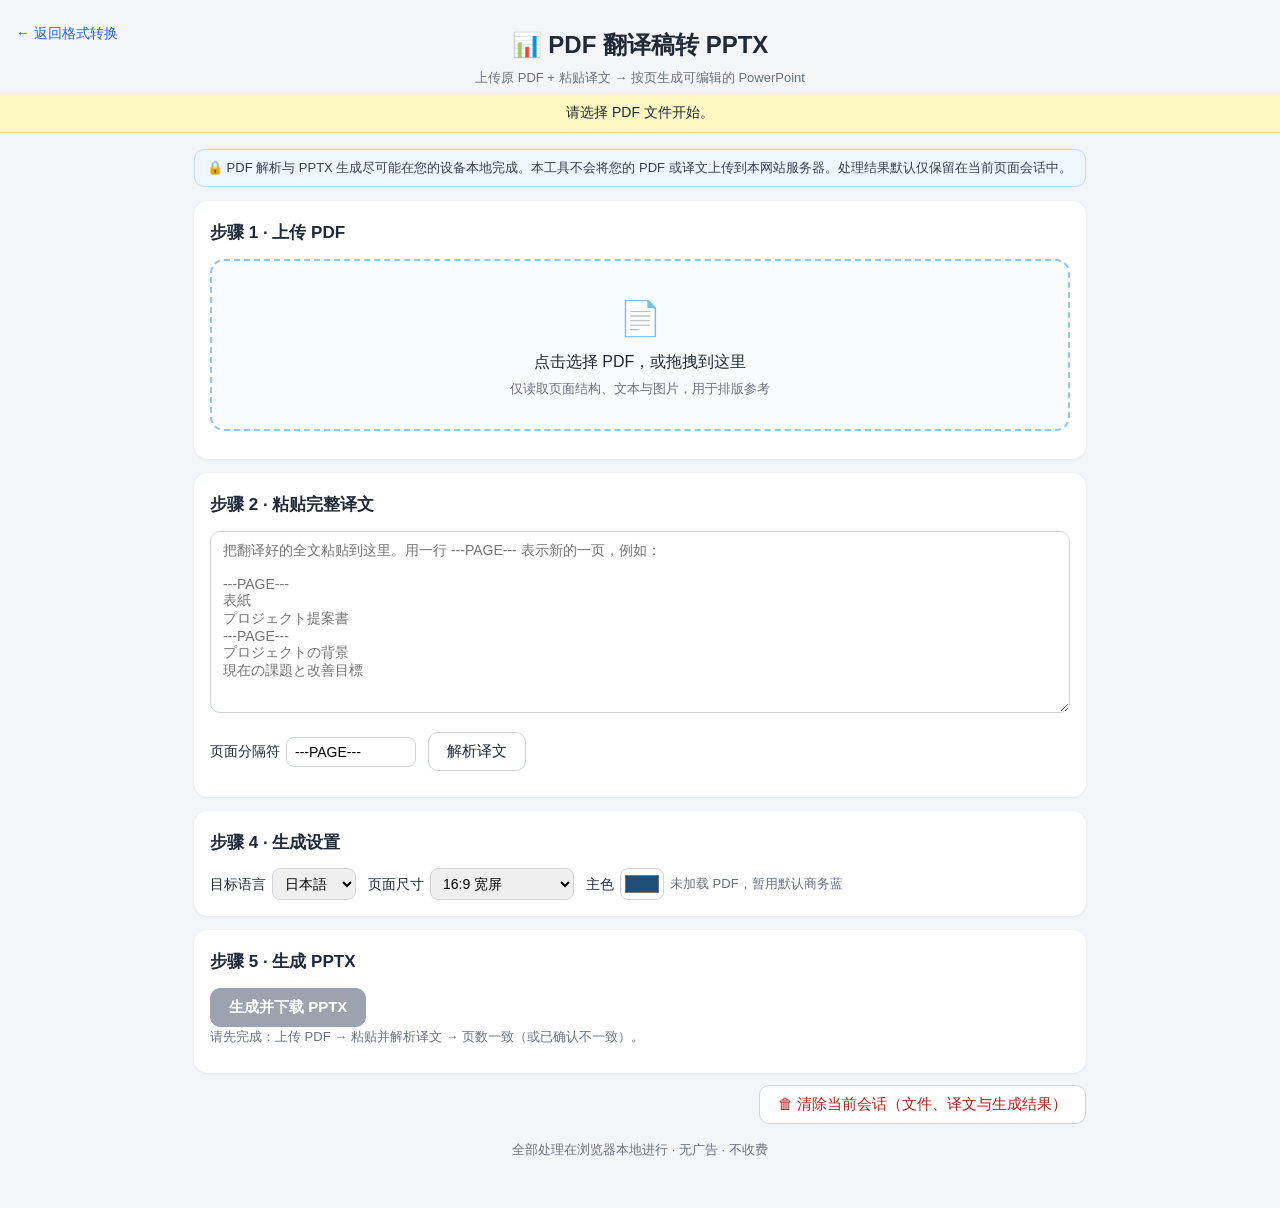
==== pdf2pptx/index.html @ a4a693c3 "pdf2pptx phase2 MVP 临时站实测用" ====
<!DOCTYPE html>
<html lang="zh-CN">
<head>
<meta charset="UTF-8">
<meta name="viewport" content="width=device-width, initial-scale=1.0">
<title>PDF 翻译稿转 PPTX · shift.haice.top</title>
<meta name="description" content="在浏览器本地把已翻译好的文稿按原 PDF 风格排版成可编辑 PPTX：上传 PDF、粘贴译文、按页生成。不上传服务器，无广告，不收费。">
<link rel="stylesheet" href="styles.css?v=1">
</head>
<body>
<header class="top">
  <a class="back" href="/">← 返回格式转换</a>
  <h1>📊 PDF 翻译稿转 PPTX</h1>
  <p class="tagline">上传原 PDF + 粘贴译文 → 按页生成可编辑的 PowerPoint</p>
</header>
<div id="status" class="status">请选择 PDF 文件开始。</div>

<main class="container">
  <div class="tip privacy">
    🔒 PDF 解析与 PPTX 生成尽可能在您的设备本地完成。本工具不会将您的 PDF 或译文上传到本网站服务器。处理结果默认仅保留在当前页面会话中。
  </div>

  <section class="card">
    <h2>步骤 1 · 上传 PDF</h2>
    <div id="dropzone" class="dropzone" tabindex="0" role="button" aria-label="选择 PDF">
      <div class="dz-icon">📄</div>
      <div class="dz-text">点击选择 PDF，或拖拽到这里</div>
      <div class="dz-hint">仅读取页面结构、文本与图片，用于排版参考</div>
      <input type="file" id="fileInput" accept="application/pdf,.pdf" hidden>
    </div>
    <div id="pdfInfo" class="info"></div>
    <div id="scanWarn" class="tip warnbox" hidden>
      该 PDF 可能是扫描版或图片型 PDF。首期无法保证自动提取全部文字，请提供可复制的文本或使用支持 OCR 的工具提取文字后再继续。（译文粘贴与生成不受影响，仍可继续。）
    </div>
    <div id="thumbs" class="thumbs"></div>
  </section>

  <section class="card">
    <h2>步骤 2 · 粘贴完整译文</h2>
    <textarea id="fullText" class="big-input" rows="10" placeholder="把翻译好的全文粘贴到这里。用一行 ---PAGE--- 表示新的一页，例如：

---PAGE---
表紙
プロジェクト提案書
---PAGE---
プロジェクトの背景
現在の課題と改善目標"></textarea>
    <div class="row">
      <label>页面分隔符 <input id="sepInput" type="text" value="---PAGE---" class="sep-input"></label>
      <button id="btnParse" class="btn">解析译文</button>
    </div>
    <div id="parseInfo" class="info"></div>
  </section>

  <section class="card" id="matchCard" hidden>
    <h2>步骤 3 · 检查页面对应关系</h2>
    <div id="matchInfo" class="info"></div>
    <label id="confirmWrap" class="confirm" hidden>
      <input type="checkbox" id="confirmMismatch"> 页数不一致，我确认按译文页数生成（多出的译文会成页，缺译文的 PDF 页不会出现在 PPT 中）
    </label>
    <div id="pageEditors" class="editors"></div>
  </section>

  <section class="card">
    <h2>步骤 4 · 生成设置</h2>
    <div class="row">
      <label>目标语言
        <select id="langSel">
          <option value="zh">中文</option>
          <option value="ja" selected>日本語</option>
          <option value="en">English</option>
        </select>
      </label>
      <label>页面尺寸
        <select id="sizeSel">
          <option value="wide" selected>16:9 宽屏</option>
          <option value="pdf">沿用原 PDF 比例</option>
        </select>
      </label>
      <label>主色 <input type="color" id="colorInput" value="#1F4E79"> <span id="colorNote" class="hint">未加载 PDF，暂用默认商务蓝</span></label>
    </div>
  </section>

  <section class="card">
    <h2>步骤 5 · 生成 PPTX</h2>
    <button id="btnGenerate" class="btn primary" disabled>生成并下载 PPTX</button>
    <div id="gateHint" class="hint">请先完成：上传 PDF → 粘贴并解析译文 → 页数一致（或已确认不一致）。</div>
    <div id="genResult" class="info"></div>
    <ul id="warnList" class="warnlist"></ul>
    <div class="tip" id="imgNote" hidden>提示：从原 PDF 提取的图片若内部含有源语言文字，图片中的文字不会被翻译，请在 PowerPoint 中检查并按需替换图片。</div>
  </section>

  <div class="row end">
    <button id="btnClear" class="btn danger">🗑 清除当前会话（文件、译文与生成结果）</button>
  </div>
  <p class="foot">全部处理在浏览器本地进行 · 无广告 · 不收费</p>
</main>

<script src="vendor/pptxgen.bundle.js"></script>
<script type="module" src="js/app.js"></script>
</body>
</html>
---- pdf2pptx/styles.css ----
:root{
  --bg:#f3f5f8; --card:#fff; --ink:#1f2937; --muted:#6b7280;
  --primary:#2563eb; --primary-d:#1d4ed8; --radius:14px;
  --warn:#b45309; --danger:#b91c1c; --ok:#047857;
}
*{box-sizing:border-box}
body{margin:0;font-family:-apple-system,BlinkMacSystemFont,"PingFang SC","Hiragino Sans GB","Microsoft YaHei",sans-serif;background:var(--bg);color:var(--ink);line-height:1.6;-webkit-tap-highlight-color:transparent}
.top{text-align:center;padding:22px 16px 4px;position:relative}
.top h1{font-size:24px;margin:4px 0}
.tagline{color:var(--muted);font-size:13px;margin:2px 0 0}
.back{position:absolute;left:16px;top:22px;color:var(--primary);text-decoration:none;font-size:14px}
.status{position:sticky;top:0;z-index:5;background:#fef9c3;border-bottom:1px solid #fde68a;padding:8px 16px;font-size:14px;text-align:center}
.container{max-width:920px;margin:0 auto;padding:6px 14px 34px}
.card{background:var(--card);border-radius:var(--radius);padding:16px;margin-top:14px;box-shadow:0 1px 3px rgba(0,0,0,.06)}
.card h2{font-size:17px;margin:2px 0 12px}
.tip{margin-top:10px;font-size:13px;color:var(--warn);background:#fffbeb;border:1px solid #fde68a;border-radius:10px;padding:8px 12px}
.tip.privacy{color:#374151;background:#eef6ff;border-color:#bfdbfe}
.dropzone{border:2px dashed #93c5fd;border-radius:var(--radius);text-align:center;padding:30px 16px;cursor:pointer;background:#f8fbff;transition:.15s;outline:none}
.dropzone:hover,.dropzone.dragover{border-color:var(--primary);background:#eff6ff}
.dz-icon{font-size:34px}
.dz-text{font-size:16px;margin-top:4px}
.dz-hint{font-size:13px;color:var(--muted);margin-top:4px}
.info{font-size:14px;margin-top:10px;white-space:pre-wrap}
.info .ok{color:var(--ok)} .info .bad{color:var(--danger)}
.thumbs{display:flex;flex-wrap:wrap;gap:10px;margin-top:12px}
.thumb{text-align:center;font-size:12px;color:var(--muted)}
.thumb canvas{border:1px solid #d1d5db;border-radius:6px;max-width:176px;height:auto;display:block}
.big-input{width:100%;border:1px solid #d1d5db;border-radius:10px;padding:10px 12px;font-size:14px;font-family:inherit;resize:vertical}
.row{display:flex;flex-wrap:wrap;gap:12px;align-items:center;margin-top:12px}
.row.end{justify-content:flex-end}
.row label{font-size:14px;display:flex;gap:6px;align-items:center}
.sep-input{width:130px;padding:6px 8px;border:1px solid #d1d5db;border-radius:8px;font-size:14px}
select{padding:6px 8px;border:1px solid #d1d5db;border-radius:8px;font-size:14px}
input[type=color]{width:44px;height:32px;border:1px solid #d1d5db;border-radius:8px;background:#fff;padding:2px}
.btn{border:1px solid #d1d5db;background:#fff;color:var(--ink);border-radius:10px;padding:9px 18px;font-size:15px;cursor:pointer}
.btn:hover{border-color:var(--primary);color:var(--primary)}
.btn.primary{background:var(--primary);border-color:var(--primary);color:#fff;font-weight:600}
.btn.primary:hover{background:var(--primary-d);color:#fff}
.btn.primary:disabled{background:#9ca3af;border-color:#9ca3af;cursor:not-allowed}
.btn.danger{color:var(--danger)}
.hint{font-size:13px;color:var(--muted)}
.confirm{display:flex;gap:8px;align-items:flex-start;font-size:14px;margin-top:10px;background:#fffbeb;border:1px solid #fde68a;border-radius:10px;padding:10px 12px}
.editors{margin-top:12px;display:flex;flex-direction:column;gap:12px}
.editor{border:1px solid #e5e7eb;border-radius:10px;padding:10px 12px}
.editor h3{margin:0 0 6px;font-size:14px}
.editor .orig{font-size:12px;color:var(--muted);background:#f9fafb;border-radius:8px;padding:6px 8px;margin-bottom:6px;white-space:pre-wrap;word-break:break-all}
.editor textarea{width:100%;border:1px solid #d1d5db;border-radius:8px;padding:8px 10px;font-size:14px;font-family:inherit;resize:vertical}
.warnlist{margin:10px 0 0;padding-left:20px;font-size:14px;color:var(--warn)}
.foot{text-align:center;color:var(--muted);font-size:13px;margin-top:16px}
@media (max-width:640px){ .top h1{font-size:20px} .back{position:static;display:block;margin-bottom:4px} }
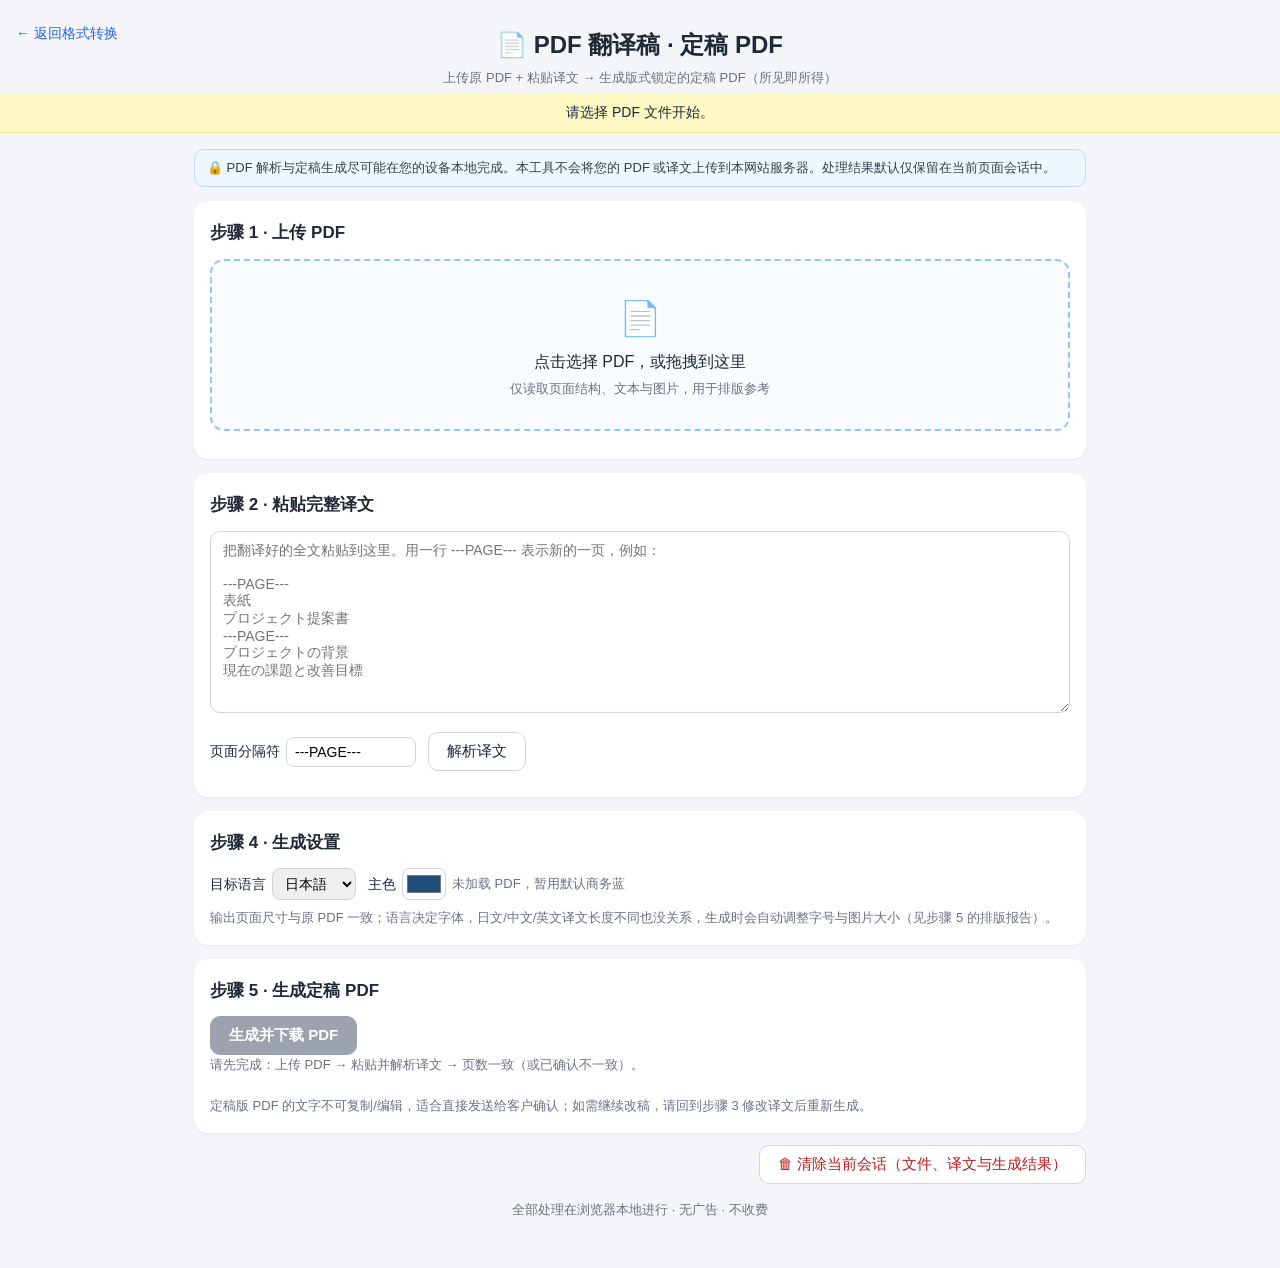
==== commit e4f1954d: "pdf2pptx 改定稿PDF输出 临时站实测" ====
--- a/pdf2pptx/index.html
+++ b/pdf2pptx/index.html
@@ -3,21 +3,21 @@
 <head>
 <meta charset="UTF-8">
 <meta name="viewport" content="width=device-width, initial-scale=1.0">
-<title>PDF 翻译稿转 PPTX · shift.haice.top</title>
-<meta name="description" content="在浏览器本地把已翻译好的文稿按原 PDF 风格排版成可编辑 PPTX：上传 PDF、粘贴译文、按页生成。不上传服务器，无广告，不收费。">
+<title>PDF 翻译稿 · 生成定稿 PDF · shift.haice.top</title>
+<meta name="description" content="在浏览器本地把已翻译好的文稿按原 PDF 风格排版成定稿 PDF：上传 PDF、粘贴译文、按页生成，版式锁定，所见即所得。不上传服务器，无广告，不收费。">
 <link rel="stylesheet" href="styles.css?v=1">
 </head>
 <body>
 <header class="top">
   <a class="back" href="/">← 返回格式转换</a>
-  <h1>📊 PDF 翻译稿转 PPTX</h1>
-  <p class="tagline">上传原 PDF + 粘贴译文 → 按页生成可编辑的 PowerPoint</p>
+  <h1>📄 PDF 翻译稿 · 定稿 PDF</h1>
+  <p class="tagline">上传原 PDF + 粘贴译文 → 生成版式锁定的定稿 PDF（所见即所得）</p>
 </header>
 <div id="status" class="status">请选择 PDF 文件开始。</div>
 
 <main class="container">
   <div class="tip privacy">
-    🔒 PDF 解析与 PPTX 生成尽可能在您的设备本地完成。本工具不会将您的 PDF 或译文上传到本网站服务器。处理结果默认仅保留在当前页面会话中。
+    🔒 PDF 解析与定稿生成尽可能在您的设备本地完成。本工具不会将您的 PDF 或译文上传到本网站服务器。处理结果默认仅保留在当前页面会话中。
   </div>
 
   <section class="card">
@@ -71,23 +71,21 @@
           <option value="en">English</option>
         </select>
       </label>
-      <label>页面尺寸
-        <select id="sizeSel">
-          <option value="wide" selected>16:9 宽屏</option>
-          <option value="pdf">沿用原 PDF 比例</option>
-        </select>
-      </label>
       <label>主色 <input type="color" id="colorInput" value="#1F4E79"> <span id="colorNote" class="hint">未加载 PDF，暂用默认商务蓝</span></label>
     </div>
+    <div class="hint" style="margin-top:8px">输出页面尺寸与原 PDF 一致；语言决定字体，日文/中文/英文译文长度不同也没关系，生成时会自动调整字号与图片大小（见步骤 5 的排版报告）。</div>
   </section>
 
   <section class="card">
-    <h2>步骤 5 · 生成 PPTX</h2>
-    <button id="btnGenerate" class="btn primary" disabled>生成并下载 PPTX</button>
+    <h2>步骤 5 · 生成定稿 PDF</h2>
+    <button id="btnGenerate" class="btn primary" disabled>生成并下载 PDF</button>
+    <button id="btnRedownload" class="btn" hidden>重新下载</button>
     <div id="gateHint" class="hint">请先完成：上传 PDF → 粘贴并解析译文 → 页数一致（或已确认不一致）。</div>
     <div id="genResult" class="info"></div>
     <ul id="warnList" class="warnlist"></ul>
-    <div class="tip" id="imgNote" hidden>提示：从原 PDF 提取的图片若内部含有源语言文字，图片中的文字不会被翻译，请在 PowerPoint 中检查并按需替换图片。</div>
+    <div id="outPreview" class="thumbs"></div>
+    <div class="tip" id="imgNote" hidden>提示：从原 PDF 提取的图片若内部含有源语言文字，图片中的文字不会被翻译，请逐页检查预览。</div>
+    <div class="hint" style="margin-top:8px">定稿版 PDF 的文字不可复制/编辑，适合直接发送给客户确认；如需继续改稿，请回到步骤 3 修改译文后重新生成。</div>
   </section>
 
   <div class="row end">
@@ -96,7 +94,6 @@
   <p class="foot">全部处理在浏览器本地进行 · 无广告 · 不收费</p>
 </main>
 
-<script src="vendor/pptxgen.bundle.js"></script>
 <script type="module" src="js/app.js"></script>
 </body>
 </html>
--- a/pdf2pptx/styles.css
+++ b/pdf2pptx/styles.css
@@ -48,3 +48,5 @@
 .warnlist{margin:10px 0 0;padding-left:20px;font-size:14px;color:var(--warn)}
 .foot{text-align:center;color:var(--muted);font-size:13px;margin-top:16px}
 @media (max-width:640px){ .top h1{font-size:20px} .back{position:static;display:block;margin-bottom:4px} }
+.out-thumb{border:1px solid #d1d5db;border-radius:6px;max-width:190px;height:auto}
+#outPreview{margin-top:12px}
